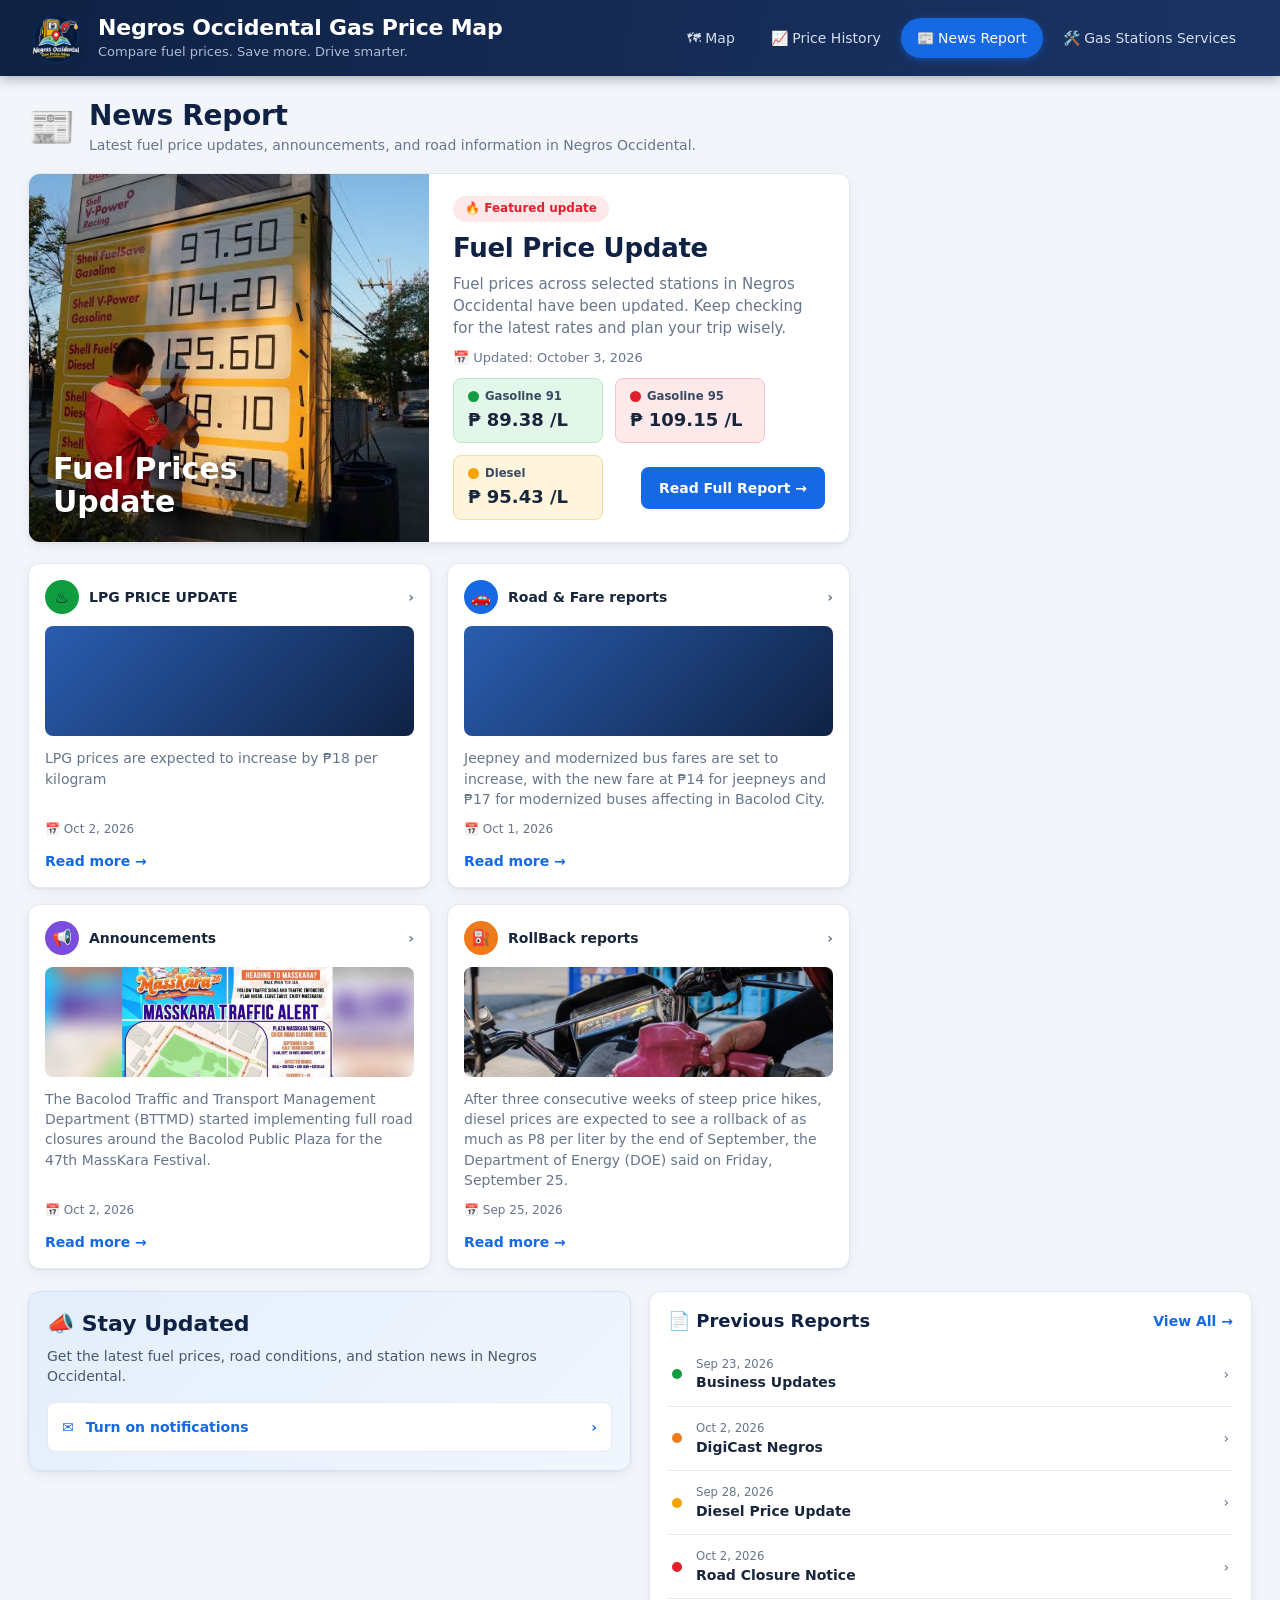
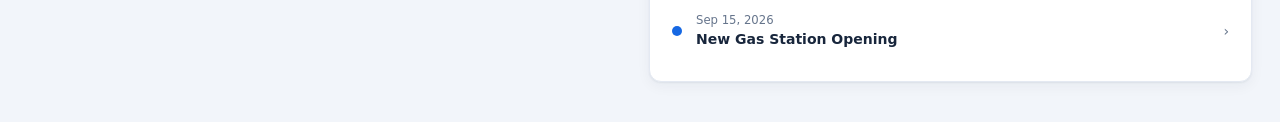
==== news.html @ 108a5fc5 "gasprices" ====
<!DOCTYPE html>
<html lang="en">
<head>
<meta charset="UTF-8">
<meta name="viewport" content="width=device-width, initial-scale=1">
<title>News Report | Negros Occidental Gas Price Map</title>
<link rel="icon" type="image/png" href="images/favicon.png">
<link rel="stylesheet" href="css/style.css">

<style>
  /* News page layout (uses the tokens from css/style.css) */
  .news-layout{display:grid;grid-template-columns:minmax(0,1fr) 380px;gap:22px;max-width:1800px;margin:0 auto;padding:22px 28px 40px}
  .page-title{display:flex;align-items:center;gap:14px;margin-bottom:18px}
  .page-title .ico{font-size:38px;line-height:1}
  .page-title h2{margin:0;font-size:28px;color:var(--navy);letter-spacing:-.01em}
  .page-title p{margin:2px 0 0;color:var(--muted)}

  /* Thumbnails: gradient shows if the image file is missing */
  .thumb{position:relative;overflow:hidden;background:linear-gradient(135deg,#2a5db0,var(--navy))}
  .thumb img{display:block;width:100%;height:100%;object-fit:cover}

  /* Featured update */
  .featured{display:grid;grid-template-columns:400px minmax(0,1fr);gap:0;padding:0;overflow:hidden}
  .featured .thumb{min-height:295px;border-radius:0}
  .featured .thumb span{position:absolute;left:24px;bottom:24px;color:#fff;font-size:30px;font-weight:800;line-height:1.1;text-shadow:0 2px 8px rgba(0,0,0,.5)}
  .featured .body{padding:22px 24px;display:flex;flex-direction:column;gap:10px}
  .tag{align-self:flex-start;padding:4px 12px;border-radius:999px;background:#fde8ea;color:var(--red);font-size:12px;font-weight:700}
  .featured h3{margin:0;font-size:26px;text-transform:none;letter-spacing:-.01em;color:var(--navy)}
  .featured p{margin:0;color:var(--muted);font-size:15px;max-width:440px}
  .date{color:var(--muted);font-size:13px}
  .featured .foot{display:flex;flex-wrap:wrap;align-items:center;gap:12px;margin-top:auto}
  .price-tile{padding:9px 14px;border-radius:var(--radius-sm);border:1px solid var(--line);min-width:150px}
  .price-tile small{display:flex;align-items:center;gap:6px;color:#3a4a63;font-weight:600}
  .price-tile b{display:block;font-size:18px;margin-top:2px;font-variant-numeric:tabular-nums}
  .price-tile.g91{background:var(--green-soft);border-color:#bfe6cd}
  .price-tile.g95{background:#fde8ea;border-color:#f5c3c8}
  .price-tile.d{background:#fff4dc;border-color:#f5dca0}
  .btn{display:inline-block;padding:11px 18px;border:0;border-radius:var(--radius-sm);background:var(--blue);color:#fff;font-weight:600;text-decoration:none;margin-left:auto;transition:background var(--ease)}
  .btn:hover{background:var(--blue-dark)}

  /* Category cards */
  .cats{display:grid;grid-template-columns:repeat(4,minmax(0,1fr));gap:16px;margin-top:20px}
  .cat{display:flex;flex-direction:column;gap:12px;padding:16px}
  .cat header{all:unset;display:flex;align-items:center;gap:10px;font-weight:700;color:var(--text)}
  .cat header i{flex:none;display:grid;place-items:center;width:34px;height:34px;border-radius:50%;font-style:normal;font-size:16px}
  .cat header em{margin-left:auto;font-style:normal;color:var(--muted)}
  .cat .thumb{height:110px;border-radius:var(--radius-sm)}
  .cat p{margin:0;color:var(--muted);flex:1}
  .cat .date{font-size:12px}
  .more{color:var(--blue);font-weight:600;text-decoration:none}
  .more:hover{text-decoration:underline}
  .c-fuel i{background:var(--green)}.c-road i{background:var(--blue)}.c-ann i{background:#7a4de0}.c-svc i{background:#f07a1a}

  /* Sidebar */
  .stay{background:linear-gradient(135deg,#e3eefc,#f1f6fe);border-color:#d3e2f8}
  .stay h3{display:flex;align-items:center;gap:10px;margin:0 0 8px;font-size:22px;text-transform:none;letter-spacing:0;color:var(--navy)}
  .stay p{margin:0 0 16px;color:#48586f}
  .notify{display:flex;align-items:center;gap:12px;width:100%;padding:14px;background:#fff;border:1px solid var(--line);border-radius:var(--radius-sm);color:var(--blue);font-weight:600;text-align:left}
  .notify:hover{background:var(--blue-soft)}
  .notify em{margin-left:auto;font-style:normal}
  .prev-head{display:flex;justify-content:space-between;align-items:center}
  .prev-head h3{margin:0;font-size:18px;text-transform:none;letter-spacing:0;color:var(--navy)}
  .prev-list{list-style:none;margin:10px 0 0;padding:0}
  .prev-list li{border-bottom:1px solid var(--line)}
  .prev-list li:last-child{border-bottom:0}
  .prev-list a{display:flex;align-items:center;gap:14px;padding:13px 4px;color:var(--text);text-decoration:none}
  .prev-list a:hover{background:var(--bg)}
  .prev-list small{display:block;color:var(--muted)}
  .prev-list b{font-weight:600}
  .prev-list .dot{width:10px;height:10px}
  .prev-list em{margin-left:auto;font-style:normal;color:var(--muted)}
  .dot.orange{background:#f07a1a}.dot.blue{background:var(--blue)}

  @media (max-width:1400px){.cats{grid-template-columns:repeat(2,minmax(0,1fr))}}
  @media (max-width:1100px){.news-layout{grid-template-columns:1fr}}
  @media (max-width:760px){
    .news-layout{padding:14px}
    .featured{grid-template-columns:1fr}
    .featured .thumb{min-height:200px}
    .cats{grid-template-columns:1fr}
    .btn{margin-left:0}
  }
</style>
</head>

<body>

<header>
  <div class="brand">
    <span class="logo"><img src="images/gaslogo.png" alt="Negros Occidental Gas Price Map logo" width="56" height="56"></span>
    <div>
      <h1>Negros Occidental Gas Price Map</h1>
      <p>Compare fuel prices. Save more. Drive smarter.</p>
    </div>
  </div>

  <nav>
    <button data-href="index.html#map">🗺 Map</button>
    <button data-href="index.html#history">📈 Price History</button>
    <button class="active" data-href="news.html">📰 News Report</button>
    <button data-href="services.html">🛠️ Gas Stations Services</button>
  </nav>
</header>

<div class="news-layout">

  <!-- Main column -->
  <main>

    <div class="page-title">
      <span class="ico">📰</span>
      <div>
        <h2>News Report</h2>
        <p>Latest fuel price updates, announcements, and road information in Negros Occidental.</p>
      </div>
    </div>

    <!-- Featured update -->
    <section class="card featured">
      <div class="thumb">
        <img id="featImg" alt="" onerror="this.remove()">
        <span>Fuel Prices<br>Update</span>
      </div>
      <div class="body">
        <span class="tag">🔥 Featured update</span>
        <h3 id="featTitle">Fuel Price Update</h3>
        <p id="featText">Fuel prices across selected stations in Negros Occidental have been updated. Keep checking for the latest rates and plan your trip wisely.</p>
        <div class="date">📅 Updated: <span id="featDate">October 3, 2026</span></div>
        <div class="foot">
          <div class="price-tile g91"><small><i class="dot green"></i>Gasoline 91</small><b>₱ <span id="fG91">56.20</span> /L</b></div>
          <div class="price-tile g95"><small><i class="dot red"></i>Gasoline 95</small><b>₱ <span id="fG95">59.80</span> /L</b></div>
          <div class="price-tile d"><small><i class="dot yellow"></i>Diesel</small><b>₱ <span id="fD">53.70</span> /L</b></div>
          <a class="btn" id="featLink" href="#">Read Full Report →</a>
        </div>
      </div>
    </section>

    <!-- Categories -->
    <div class="cats" id="cats"></div>

  </main>

  <!-- Sidebar -->
  <aside class="side">

    <section class="card stay">
      <h3>📣 Stay Updated</h3>
      <p>Get the latest fuel prices, road conditions, and station news in Negros Occidental.</p>
      <button class="notify" id="notifyBtn"><span>✉️</span>Turn on notifications<em>›</em></button>
    </section>

    <section class="card">
      <div class="prev-head">
        <h3>📄 Previous Reports</h3>
        <a class="more" href="#">View All →</a>
      </div>
      <ul class="prev-list" id="prevList"></ul>
    </section>

  </aside>

</div>

<script src="news/news.js"></script>
<script>
  // Header navigation
  document.querySelectorAll("nav button[data-href]").forEach(function (b) {
    b.addEventListener("click", function () { location.href = b.dataset.href; });
  });

  // Browser notifications (needs localhost or HTTPS)
  document.getElementById("notifyBtn").addEventListener("click", function () {
    if (!("Notification" in window)) { alert("Your browser doesn't support notifications."); return; }
    Notification.requestPermission().then(function (p) {
      if (p === "granted") new Notification("Notifications on", { body: "You'll get fuel price updates here." });
    });
  });
</script>

</body>
</html>
---- css/style.css ----
/* ==========================================================
   Negros Occidental Gas Price Map — stylesheet
   ========================================================== */

/* ---------- Design tokens ---------- */
:root{
  --navy:#0f2244; --navy-2:#1a3465;
  --blue:#1668e3; --blue-dark:#0f52b8; --blue-soft:#e8f0fd;
  --green:#0f9d3f; --green-soft:#e3f6ea;
  --red:#e0202b;   --yellow:#f5a300;
  --bg:#f2f5fa; --surface:#fff; --line:#e4e9f2; --line-2:#cfd8e6;
  --text:#18263c; --muted:#66758c;
  --radius:12px; --radius-sm:8px;
  --shadow:0 1px 2px rgba(16,34,68,.06),0 4px 14px rgba(16,34,68,.05);
  --shadow-lg:0 8px 28px rgba(16,34,68,.18);
  --ease:.18s ease;
  --header-h:76px;
}

/* ---------- Base ---------- */
*,*::before,*::after{box-sizing:border-box}
html{scroll-behavior:smooth}
body{
  margin:0; background:var(--bg); color:var(--text); font-size:14px; line-height:1.45;
  font-family:Inter,system-ui,-apple-system,"Segoe UI",Roboto,Arial,sans-serif;
  -webkit-font-smoothing:antialiased;
}
button,input,select{font:inherit;color:inherit}
button{cursor:pointer}
:focus-visible{outline:2px solid var(--blue);outline-offset:2px}
h1,h2,h3,h4{line-height:1.25}
h3{margin:20px 0 10px;font-size:13px;font-weight:700;letter-spacing:.03em;text-transform:uppercase;color:#3a4a63}
h3 small{font-weight:500;color:var(--muted);font-size:12px;margin-left:6px;text-transform:none;letter-spacing:0}
::-webkit-scrollbar{width:10px;height:10px}
::-webkit-scrollbar-thumb{background:#c4cede;border-radius:8px;border:2px solid var(--bg)}

/* ---------- Header ---------- */
header{
  position:sticky; top:0; z-index:2000; min-height:var(--header-h);
  display:flex; justify-content:space-between; align-items:center; flex-wrap:wrap; gap:10px 24px;
  padding:10px 28px; color:#fff;
  background:linear-gradient(100deg,var(--navy),var(--navy-2));
  box-shadow:0 2px 12px rgba(10,20,45,.35);
}
.brand{display:flex;align-items:center;gap:14px}
.logo{display:block;flex:none;width:56px;height:56px}
.logo img{display:block;width:100%;height:100%;object-fit:contain}
h1{margin:0;font-size:22px;font-weight:700;letter-spacing:-.01em}
.brand p{margin:2px 0 0;color:#aebbd6;font-size:13px}
nav{display:flex;gap:4px;flex-wrap:wrap}
nav button{
  border:0; background:none; color:#d5def0; padding:10px 16px; border-radius:999px;
  font-size:14px; font-weight:500; transition:background var(--ease),color var(--ease);
}
nav button:hover{background:rgba(255,255,255,.12);color:#fff}
nav button.active{background:var(--blue);color:#fff;box-shadow:0 2px 8px rgba(22,104,227,.5)}

/* ---------- Layout & cards ---------- */
.layout{
  display:grid; grid-template-columns:290px minmax(0,1fr) 380px; gap:18px;
  max-width:1800px; margin:0 auto; padding:18px 24px 32px;
}
.card{
  background:var(--surface); border:1px solid var(--line); border-radius:var(--radius);
  padding:18px; box-shadow:var(--shadow);
}
#map,#compare,#history{scroll-margin-top:calc(var(--header-h) + 14px)}
.side{display:flex;flex-direction:column;gap:18px;min-width:0}
main{min-width:0}

/* ---------- Filters ---------- */
.filters{position:sticky;top:calc(var(--header-h) + 18px);align-self:start;max-height:calc(100vh - var(--header-h) - 36px);overflow-y:auto}
.filters h3:first-of-type{margin-top:22px}
.search{
  display:flex; align-items:center; border:1px solid var(--line-2); border-radius:var(--radius-sm);
  padding:0 6px 0 12px; background:#fff; transition:border-color var(--ease),box-shadow var(--ease);
}
.search:focus-within{border-color:var(--blue);box-shadow:0 0 0 3px var(--blue-soft)}
.search input{flex:1;min-width:0;border:0;outline:0;padding:11px 4px;background:none}
.search button{border:0;background:none;color:var(--muted);width:28px;height:28px;border-radius:50%}
.search button:hover{background:var(--bg);color:var(--text)}
select{
  width:100%; padding:10px 34px 10px 12px; background:#fff; border:1px solid var(--line-2); border-radius:var(--radius-sm);
  appearance:none; -webkit-appearance:none; cursor:pointer;
  background-image:url("data:image/svg+xml,%3Csvg xmlns='http://www.w3.org/2000/svg' width='12' height='8' viewBox='0 0 12 8'%3E%3Cpath d='M1 1l5 5 5-5' fill='none' stroke='%2366758c' stroke-width='2' stroke-linecap='round'/%3E%3C/svg%3E");
  background-repeat:no-repeat; background-position:right 12px center;
  transition:border-color var(--ease),box-shadow var(--ease);
}
select:hover{border-color:#aab8cf}
select:focus{outline:0;border-color:var(--blue);box-shadow:0 0 0 3px var(--blue-soft)}
.filters label{display:flex;align-items:center;gap:10px;padding:7px 4px;border-radius:6px;cursor:pointer}
.filters label:hover{background:var(--bg)}
.filters input[type=checkbox]{width:16px;height:16px;accent-color:var(--blue);margin:0}
.dot{display:inline-block;flex:none;width:11px;height:11px;border-radius:50%}
.dot.green{background:var(--green)}.dot.red{background:var(--red)}.dot.yellow{background:var(--yellow)}

/* dual range slider (--lo / --hi are set by table.js, default full range) */
.range{position:relative;height:24px;margin:4px 6px 0}
.range::before{
  content:""; position:absolute; left:0; right:0; top:10px; height:4px; border-radius:2px;
  background:linear-gradient(to right,#d5deec var(--lo,0%),var(--blue) var(--lo,0%),var(--blue) var(--hi,100%),#d5deec var(--hi,100%));
}
.range input{
  position:absolute; left:0; top:0; width:100%; height:24px; margin:0;
  background:none; pointer-events:none; -webkit-appearance:none; appearance:none;
}
.range input::-webkit-slider-runnable-track{background:none}
.range input::-webkit-slider-thumb{
  -webkit-appearance:none; pointer-events:auto; width:18px; height:18px; margin-top:0; border-radius:50%;
  background:#fff; border:3px solid var(--blue); box-shadow:0 1px 4px rgba(0,0,0,.25); cursor:grab;
}
.range input::-moz-range-thumb{
  pointer-events:auto; width:12px; height:12px; border-radius:50%;
  background:#fff; border:3px solid var(--blue); box-shadow:0 1px 4px rgba(0,0,0,.25); cursor:grab;
}
.range-labels{display:flex;justify-content:space-between;margin:6px 4px 0;color:var(--muted);font-variant-numeric:tabular-nums}
.legend{margin-top:22px;padding:12px 14px;background:var(--bg);border:1px solid var(--line);border-radius:var(--radius-sm)}
.legend h4{margin:0 0 6px;font-size:13px}
.legend p{display:flex;align-items:center;gap:10px;margin:7px 0;color:#3a4a63}

/* ---------- Map ---------- */
#map{height:560px;padding:0;overflow:hidden;z-index:0}
.leaflet-container{font-family:inherit}
.leaflet-bar{border:0!important;box-shadow:var(--shadow-lg)!important;border-radius:var(--radius-sm)!important;overflow:hidden}
.leaflet-bar a,.leaflet-bar button{transition:background var(--ease)}
.leaflet-bar a:hover,.leaflet-bar button:hover{background:var(--blue-soft)!important}
.leaflet-popup-content-wrapper{border-radius:var(--radius-sm);box-shadow:var(--shadow-lg)}
.leaflet-popup-content{margin:12px 16px;font-size:13px}
.pop b{display:block;font-size:14px;margin-bottom:2px}
.pop small{color:var(--muted);line-height:1.5}
.pin{display:block;filter:drop-shadow(0 3px 3px rgba(0,0,0,.35));transition:transform var(--ease)}
.pin:hover{transform:translateY(-2px)}
.pin.sel{transform:scale(1.35);transform-origin:bottom center}

/* ---------- Stations table ---------- */
#tableWrap{margin-top:18px;padding:0;overflow-x:auto}
.table-head{display:flex;justify-content:space-between;align-items:center;flex-wrap:wrap;gap:6px;padding:14px 18px;border-bottom:1px solid var(--line)}
.table-head h3{margin:0;font-size:15px;text-transform:none;letter-spacing:0;color:var(--text)}
.table-head>span{color:var(--muted);font-size:13px}
.table-head a{margin-left:12px;color:var(--blue);font-weight:600;text-decoration:none}
.table-head a:hover{text-decoration:underline}
table{width:100%;border-collapse:collapse;min-width:640px}
th{
  padding:11px 14px; text-align:left; font-size:12px; font-weight:700; color:var(--muted);
  text-transform:uppercase; letter-spacing:.04em; background:#f7f9fc; border-bottom:1px solid var(--line);
}
td{padding:12px 14px;border-bottom:1px solid var(--line);font-variant-numeric:tabular-nums}
tbody tr{transition:background var(--ease)}
tbody tr:hover{background:#f5f9ff}
tbody tr:last-child td{border-bottom:0}
td.name{font-weight:600}
td.p{font-weight:600;white-space:nowrap}
td.p .dot{width:8px;height:8px;margin-right:7px;vertical-align:1px}
.view{
  padding:4px 16px; border:1px solid var(--blue); border-radius:999px; background:#fff; color:var(--blue);
  font-size:13px; font-weight:600; transition:background var(--ease),color var(--ease);
}
.view:hover{background:var(--blue);color:#fff}
.fuelhide{display:none}

/* ---------- Detail panel ---------- */
.hero{
  height:130px; border-radius:var(--radius-sm); display:grid; place-items:center; font-size:52px;
  background:radial-gradient(circle at 20% 20%,#3a86ff 0,transparent 55%),linear-gradient(135deg,#1668e3,var(--navy));
}
.title{display:flex;justify-content:space-between;align-items:center;gap:10px;margin:14px 0 6px}
.title h2{margin:0;font-size:20px;letter-spacing:-.01em}
.badge{flex:none;padding:4px 10px;border-radius:999px;background:var(--green-soft);color:var(--green);font-size:12px;font-weight:700}
.meta{margin:5px 0;color:#48586f}
.open{color:var(--green);font-weight:600}
.upd{display:flex;justify-content:space-between;align-items:center;gap:8px;margin-top:14px;padding-top:4px;border-top:1px solid var(--line)}
.upd h3{margin:10px 0!important}
.upd small{color:var(--muted);font-size:12px;white-space:nowrap}
.fuel-row{display:flex;justify-content:space-between;align-items:center;padding:12px 8px;border-bottom:1px solid var(--line)}
.fuel-row:last-of-type{border-bottom:0}
.fuel-row span{display:flex;align-items:center;gap:10px}
.fuel-row b{font-size:16px;font-variant-numeric:tabular-nums}
.actions{display:grid;grid-template-columns:1fr 1fr;gap:10px;margin-top:14px}
.actions button{
  padding:11px; border:1px solid var(--blue); border-radius:var(--radius-sm); background:#fff; color:var(--blue);
  font-weight:600; transition:background var(--ease),transform var(--ease),box-shadow var(--ease);
}
.actions button:hover{background:var(--blue-soft)}
.actions button:active{transform:translateY(1px)}
.actions .primary{background:var(--blue);color:#fff;box-shadow:0 2px 8px rgba(22,104,227,.35)}
.actions .primary:hover{background:var(--blue-dark)}
.actions .wide{grid-column:span 2}

/* ---------- Chart & compare ---------- */
#chart svg{display:block;width:100%;height:auto}
#chart circle{transition:r var(--ease)}
#chart circle:hover{r:6}
.cmp{min-width:0}
.cmp th{padding:8px;font-size:11px}
.cmp td{padding:9px 8px;font-size:13px}
.cmp td:not(:first-child){font-weight:600}

/* ---------- Responsive ---------- */
@media (max-width:1400px){
  .layout{grid-template-columns:270px minmax(0,1fr)}
  .side{grid-column:1 / -1;display:grid;grid-template-columns:repeat(auto-fit,minmax(320px,1fr));align-items:start}
}
@media (max-width:900px){
  :root{--header-h:auto}
  header{position:static;padding:12px 16px}
  .layout{grid-template-columns:1fr;padding:12px}
  .filters{position:static;max-height:none}
  #map{height:420px}
  nav{width:100%;overflow-x:auto}
  nav button{white-space:nowrap}
}
@media (prefers-reduced-motion:reduce){*{transition:none!important;scroll-behavior:auto!important}}
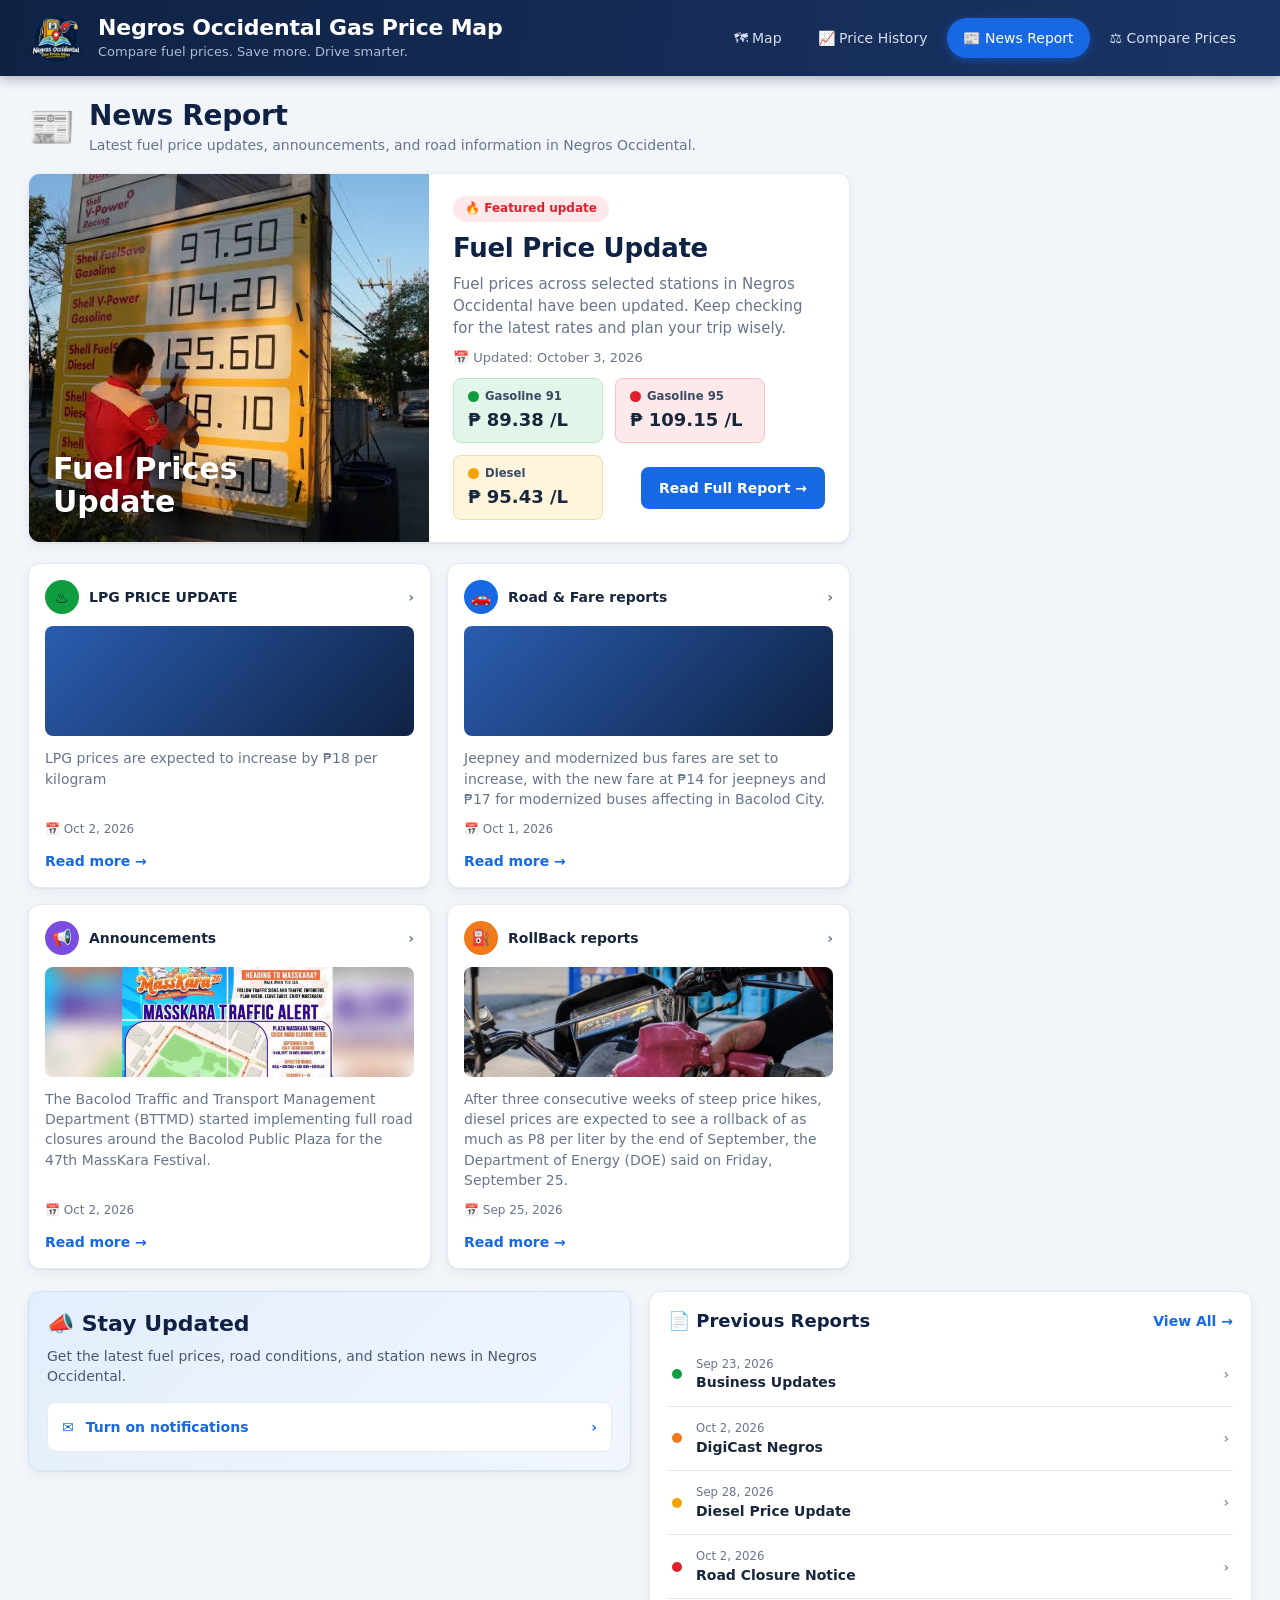
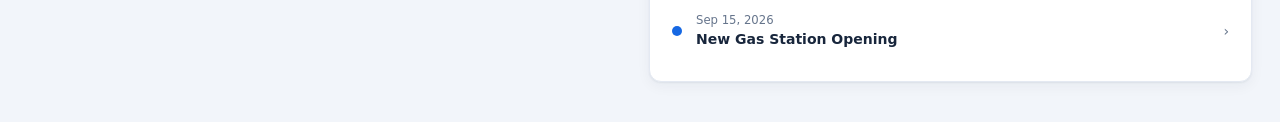
==== commit 2ae24e7e: "gasprices" ====
--- a/news.html
+++ b/news.html
@@ -6,6 +6,7 @@
 <title>News Report | Negros Occidental Gas Price Map</title>
 <link rel="icon" type="image/png" href="images/favicon.png">
 <link rel="stylesheet" href="css/style.css">
+<link rel="stylesheet" href="css/nav.css">
 
 <style>
   /* News page layout (uses the tokens from css/style.css) */
@@ -95,10 +96,10 @@
   </div>
 
   <nav>
-    <button data-href="index.html#map">🗺 Map</button>
-    <button data-href="index.html#history">📈 Price History</button>
-    <button class="active" data-href="news.html">📰 News Report</button>
-    <button data-href="services.html">🛠️ Gas Stations Services</button>
+    <a href="index.html#map">🗺 Map</a>
+    <a href="history.html">📈 Price History</a>
+    <a class="active" href="news.html">📰 News Report</a>
+    <a href="compare.html">⚖ Compare Prices</a>
   </nav>
 </header>
 
--- a/css/style.css
+++ b/css/style.css
@@ -21,179 +21,558 @@
 *,*::before,*::after{box-sizing:border-box}
 html{scroll-behavior:smooth}
 body{
-  margin:0; background:var(--bg); color:var(--text); font-size:14px; line-height:1.45;
+  margin:0; 
+  background:var(--bg); 
+  color:var(--text); 
+  font-size:14px; line-height:1.45;
   font-family:Inter,system-ui,-apple-system,"Segoe UI",Roboto,Arial,sans-serif;
   -webkit-font-smoothing:antialiased;
 }
-button,input,select{font:inherit;color:inherit}
-button{cursor:pointer}
-:focus-visible{outline:2px solid var(--blue);outline-offset:2px}
-h1,h2,h3,h4{line-height:1.25}
-h3{margin:20px 0 10px;font-size:13px;font-weight:700;letter-spacing:.03em;text-transform:uppercase;color:#3a4a63}
-h3 small{font-weight:500;color:var(--muted);font-size:12px;margin-left:6px;text-transform:none;letter-spacing:0}
-::-webkit-scrollbar{width:10px;height:10px}
-::-webkit-scrollbar-thumb{background:#c4cede;border-radius:8px;border:2px solid var(--bg)}
+button,input,select{
+  font:inherit;color:inherit
+}
+button{
+  cursor:pointer
+}
+:focus-visible{
+  outline:2px solid var(--blue);outline-offset:2px
+}
+h1,h2,h3,h4{
+  line-height:1.25
+}
+h3{
+  margin:20px 0 10px;
+  font-size:13px;
+  font-weight:700;
+  letter-spacing:.03em;
+  text-transform:uppercase;color:#3a4a63}
+h3 small{
+  font-weight:
+  500;color:var(--muted);
+  font-size:12px;
+  margin-left:6px;
+  text-transform:none;
+  letter-spacing:0}
+::-webkit-scrollbar{
+  width:10px;height:10px
+}
+::-webkit-scrollbar-thumb{
+  background:#c4cede;
+  border-radius:8px;
+  border:2px solid var(--bg)
+}
 
 /* ---------- Header ---------- */
 header{
-  position:sticky; top:0; z-index:2000; min-height:var(--header-h);
-  display:flex; justify-content:space-between; align-items:center; flex-wrap:wrap; gap:10px 24px;
+  position:sticky;
+   top:0; 
+   z-index:2000; 
+   min-height:var(--header-h);
+  display:flex; 
+  justify-content:space-between; 
+  align-items:center; 
+  flex-wrap:wrap; 
+  gap:10px 24px;
   padding:10px 28px; color:#fff;
   background:linear-gradient(100deg,var(--navy),var(--navy-2));
   box-shadow:0 2px 12px rgba(10,20,45,.35);
 }
-.brand{display:flex;align-items:center;gap:14px}
-.logo{display:block;flex:none;width:56px;height:56px}
-.logo img{display:block;width:100%;height:100%;object-fit:contain}
-h1{margin:0;font-size:22px;font-weight:700;letter-spacing:-.01em}
-.brand p{margin:2px 0 0;color:#aebbd6;font-size:13px}
-nav{display:flex;gap:4px;flex-wrap:wrap}
+.brand{
+  display:flex;
+  align-items:
+  center;gap:14px}
+.logo{
+  display:block;
+  flex:none;
+  width:56px;
+  height:56px}
+.logo img{
+  display:block;
+  width:100%;
+  height:100%;
+  object-fit:contain}
+h1{
+  margin:0;
+  font-size:22px;
+  font-weight:700;
+  letter-spacing:-.01em}
+.brand p{
+  margin:2px 0 0;
+  color:#aebbd6;
+  font-size:13px}
+nav{
+  display:flex;
+  gap:4px;flex-wrap:wrap
+}
+
 nav button{
-  border:0; background:none; color:#d5def0; padding:10px 16px; border-radius:999px;
-  font-size:14px; font-weight:500; transition:background var(--ease),color var(--ease);
-}
-nav button:hover{background:rgba(255,255,255,.12);color:#fff}
-nav button.active{background:var(--blue);color:#fff;box-shadow:0 2px 8px rgba(22,104,227,.5)}
+  border:0; 
+  background:none; 
+  color:#d5def0; 
+  padding:10px 16px; 
+  border-radius:999px;
+  font-size:14px; 
+  font-weight:500; 
+  transition:background var(--ease),color var(--ease);
+}
+nav button:hover{
+  background:rgba(255,255,255,.12);color:#fff
+}
+nav button.active{
+  background:var(--blue);color:#fff;box-shadow:0 2px 8px rgba(22,104,227,.5)
+}
 
 /* ---------- Layout & cards ---------- */
 .layout{
-  display:grid; grid-template-columns:290px minmax(0,1fr) 380px; gap:18px;
-  max-width:1800px; margin:0 auto; padding:18px 24px 32px;
+  display:grid; 
+  grid-template-columns:290px minmax(0,1fr) 380px;
+  gap:18px;
+  max-width:1800px; 
+  margin:0 auto; 
+  padding:18px 24px 32px;
 }
 .card{
-  background:var(--surface); border:1px solid var(--line); border-radius:var(--radius);
+  background:var(--surface); 
+  border:1px solid var(--line);
+   border-radius:var(--radius);
   padding:18px; box-shadow:var(--shadow);
 }
-#map,#compare,#history{scroll-margin-top:calc(var(--header-h) + 14px)}
-.side{display:flex;flex-direction:column;gap:18px;min-width:0}
-main{min-width:0}
+
+#map,#compare,#history{
+  scroll-margin-top:calc(var(--header-h) + 14px)
+}
+.side{
+  display:flex;flex-direction:column;gap:18px;min-width:0}
+
+main{
+  min-width:0
+}
 
 /* ---------- Filters ---------- */
-.filters{position:sticky;top:calc(var(--header-h) + 18px);align-self:start;max-height:calc(100vh - var(--header-h) - 36px);overflow-y:auto}
-.filters h3:first-of-type{margin-top:22px}
+.filters{
+  position:sticky;
+  top:calc(var(--header-h) + 18px);
+  align-self:start;
+  max-height:calc(100vh - var(--header-h) - 36px);
+  overflow-y:auto
+}
+.filters h3:first-of-type{
+  margin-top:22px
+}
 .search{
-  display:flex; align-items:center; border:1px solid var(--line-2); border-radius:var(--radius-sm);
-  padding:0 6px 0 12px; background:#fff; transition:border-color var(--ease),box-shadow var(--ease);
-}
-.search:focus-within{border-color:var(--blue);box-shadow:0 0 0 3px var(--blue-soft)}
-.search input{flex:1;min-width:0;border:0;outline:0;padding:11px 4px;background:none}
-.search button{border:0;background:none;color:var(--muted);width:28px;height:28px;border-radius:50%}
-.search button:hover{background:var(--bg);color:var(--text)}
+  display:flex; 
+  align-items:center; 
+  border:1px solid var(--line-2); 
+  border-radius:var(--radius-sm);
+  padding:0 6px 0 12px; 
+  background:#fff; 
+  transition:border-color var(--ease),box-shadow var(--ease);
+}
+
+.search:focus-within{
+  border-color:var(--blue);
+  box-shadow:0 0 0 3px var(--blue-soft)
+}
+.search input{
+  flex:1;
+  min-width:0;
+  border:0;
+  outline:0;
+  padding:11px 4px;
+  background:none
+}
+.search button{
+  border:0
+  ;background
+  :none;
+  color:var(--muted);
+  width:28px;
+  height:28px;
+  border-radius:50%
+}
+.search button:hover{
+  background:var(--bg);color:var(--text)
+}
 select{
-  width:100%; padding:10px 34px 10px 12px; background:#fff; border:1px solid var(--line-2); border-radius:var(--radius-sm);
-  appearance:none; -webkit-appearance:none; cursor:pointer;
+  width:100%; 
+  padding:10px 34px 10px 12px; 
+  background:#fff; 
+  border:1px solid var(--line-2);
+  border-radius:var(--radius-sm);
+  appearance:none; 
+  -webkit-appearance:none; 
+  cursor:pointer;
   background-image:url("data:image/svg+xml,%3Csvg xmlns='http://www.w3.org/2000/svg' width='12' height='8' viewBox='0 0 12 8'%3E%3Cpath d='M1 1l5 5 5-5' fill='none' stroke='%2366758c' stroke-width='2' stroke-linecap='round'/%3E%3C/svg%3E");
   background-repeat:no-repeat; background-position:right 12px center;
   transition:border-color var(--ease),box-shadow var(--ease);
 }
-select:hover{border-color:#aab8cf}
-select:focus{outline:0;border-color:var(--blue);box-shadow:0 0 0 3px var(--blue-soft)}
-.filters label{display:flex;align-items:center;gap:10px;padding:7px 4px;border-radius:6px;cursor:pointer}
-.filters label:hover{background:var(--bg)}
-.filters input[type=checkbox]{width:16px;height:16px;accent-color:var(--blue);margin:0}
-.dot{display:inline-block;flex:none;width:11px;height:11px;border-radius:50%}
-.dot.green{background:var(--green)}.dot.red{background:var(--red)}.dot.yellow{background:var(--yellow)}
+select:hover{
+  border-color:#aab8cf
+}
+select:focus{
+  outline:0;border-color:var(--blue);box-shadow:0 0 0 3px var(--blue-soft)
+}
+.filters label{
+  display:flex;
+  align-items:center;
+  gap:10px;
+  padding:7px 4px;
+  border-radius:6px;
+  cursor:pointer
+}
+.filters label:hover{
+  background:var(--bg)
+}
+.filters input[type=checkbox]{
+  width:16px;
+  height:16px;
+  accent-color:var(--blue);
+  margin:0
+}
+.dot{
+  display:inline-block;
+  flex:none;width:11px;
+  height:11px;
+  border-radius:50%
+}
+.dot.green{
+  background:var(--green)}.dot.red{background:var(--red)}.dot.yellow{background:var(--yellow)}
 
 /* dual range slider (--lo / --hi are set by table.js, default full range) */
-.range{position:relative;height:24px;margin:4px 6px 0}
+.range{
+  position:relative;
+  height:24px;
+  margin:4px 6px 0
+}
 .range::before{
-  content:""; position:absolute; left:0; right:0; top:10px; height:4px; border-radius:2px;
+  content:""; 
+  position:absolute; 
+  left:0; 
+  right:0; 
+  top:10px; 
+  height:4px; 
+  border-radius:2px;
   background:linear-gradient(to right,#d5deec var(--lo,0%),var(--blue) var(--lo,0%),var(--blue) var(--hi,100%),#d5deec var(--hi,100%));
 }
 .range input{
-  position:absolute; left:0; top:0; width:100%; height:24px; margin:0;
+  position:absolute; 
+  left:0; 
+  top:0; 
+  width:100%; 
+  height:24px; 
+  margin:0;
   background:none; pointer-events:none; -webkit-appearance:none; appearance:none;
 }
-.range input::-webkit-slider-runnable-track{background:none}
+.range input::-webkit-slider-runnable-track{
+  background:none
+}
 .range input::-webkit-slider-thumb{
   -webkit-appearance:none; pointer-events:auto; width:18px; height:18px; margin-top:0; border-radius:50%;
   background:#fff; border:3px solid var(--blue); box-shadow:0 1px 4px rgba(0,0,0,.25); cursor:grab;
 }
 .range input::-moz-range-thumb{
-  pointer-events:auto; width:12px; height:12px; border-radius:50%;
-  background:#fff; border:3px solid var(--blue); box-shadow:0 1px 4px rgba(0,0,0,.25); cursor:grab;
-}
-.range-labels{display:flex;justify-content:space-between;margin:6px 4px 0;color:var(--muted);font-variant-numeric:tabular-nums}
-.legend{margin-top:22px;padding:12px 14px;background:var(--bg);border:1px solid var(--line);border-radius:var(--radius-sm)}
-.legend h4{margin:0 0 6px;font-size:13px}
-.legend p{display:flex;align-items:center;gap:10px;margin:7px 0;color:#3a4a63}
+  pointer-events:auto; 
+  width:12px; 
+  height:12px; 
+  border-radius:50%;
+  background:#fff; 
+  border:3px solid var(--blue); 
+  box-shadow:0 1px 4px rgba(0,0,0,.25); 
+  cursor:grab;
+}
+.range-labels{
+  display:flex;
+  justify-content:space-between;
+  margin:6px 4px 0;
+  color:var(--muted);
+  font-variant-numeric:tabular-nums
+}
+.legend{
+  margin-top:22px;
+  padding:12px 14px;
+  background:var(--bg);
+  border:1px solid var(--line);
+  border-radius:var(--radius-sm)
+}
+.legend h4{
+  margin:0 0 6px;
+  font-size:13px
+}
+.legend p{
+  display:flex;
+  align-items:center;
+  gap:10px;
+  margin:7px 0;
+  color:#3a4a63}
 
 /* ---------- Map ---------- */
-#map{height:560px;padding:0;overflow:hidden;z-index:0}
-.leaflet-container{font-family:inherit}
-.leaflet-bar{border:0!important;box-shadow:var(--shadow-lg)!important;border-radius:var(--radius-sm)!important;overflow:hidden}
-.leaflet-bar a,.leaflet-bar button{transition:background var(--ease)}
-.leaflet-bar a:hover,.leaflet-bar button:hover{background:var(--blue-soft)!important}
-.leaflet-popup-content-wrapper{border-radius:var(--radius-sm);box-shadow:var(--shadow-lg)}
-.leaflet-popup-content{margin:12px 16px;font-size:13px}
-.pop b{display:block;font-size:14px;margin-bottom:2px}
-.pop small{color:var(--muted);line-height:1.5}
-.pin{display:block;filter:drop-shadow(0 3px 3px rgba(0,0,0,.35));transition:transform var(--ease)}
-.pin:hover{transform:translateY(-2px)}
-.pin.sel{transform:scale(1.35);transform-origin:bottom center}
+#map{
+  height:560px;
+  padding:0;
+  overflow:hidden;
+  z-index:0
+}
+.leaflet-container{
+  font-family:inherit
+}
+.leaflet-bar{
+  border:0!important;
+  box-shadow:var(--shadow-lg)!important;
+  border-radius:var(--radius-sm)!important;
+  overflow:hidden
+}
+.leaflet-bar a,.leaflet-bar button{
+  transition:background var(--ease)
+}
+.leaflet-bar a:hover,.leaflet-bar button:hover{
+  background:var(--blue-soft)!important
+}
+.leaflet-popup-content-wrapper{
+  border-radius:var(--radius-sm);
+  box-shadow:var(--shadow-lg)
+}
+.leaflet-popup-content{
+  margin:12px 16px;
+  font-size:13px
+}
+
+.pop b{
+  display:block;
+  font-size:14px;
+  margin-bottom:2px}
+.pop small{
+  color:var(--muted);
+  line-height:1.5
+}
+.pin{
+  display:block;
+  filter:drop-shadow(0 3px 3px rgba(0,0,0,.35));
+  transition:transform var(--ease)
+}
+.pin:hover{
+  transform:translateY(-2px)
+}
+.pin.sel{
+  transform:scale(1.35);
+  transform-origin:bottom center
+}
+
 
 /* ---------- Stations table ---------- */
-#tableWrap{margin-top:18px;padding:0;overflow-x:auto}
-.table-head{display:flex;justify-content:space-between;align-items:center;flex-wrap:wrap;gap:6px;padding:14px 18px;border-bottom:1px solid var(--line)}
-.table-head h3{margin:0;font-size:15px;text-transform:none;letter-spacing:0;color:var(--text)}
-.table-head>span{color:var(--muted);font-size:13px}
-.table-head a{margin-left:12px;color:var(--blue);font-weight:600;text-decoration:none}
-.table-head a:hover{text-decoration:underline}
-table{width:100%;border-collapse:collapse;min-width:640px}
+#tableWrap{
+  margin-top:
+  18px;padding:0;
+  overflow-x:auto
+}
+.table-head{
+  display:flex;
+  justify-content:space-between;
+  align-items:center;
+  flex-wrap:wrap;
+  gap:6px;
+  padding:14px 18px;
+  border-bottom:1px solid var(--line)
+}
+.table-head h3{margin:0;
+  font-size:15px;
+  text-transform:none;
+  letter-spacing:0;
+  color:var(--text)
+}
+.table-head>span{
+  color:var(--muted);
+  font-size:13px
+}
+.table-head a{
+  margin-left:12px;
+  color:var(--blue);
+  font-weight:600;
+  text-decoration:none
+}
+.table-head a:hover{
+  text-decoration:underline
+}
+table{
+  width:100%;
+  border-collapse:collapse;
+  min-width:640px}
+
 th{
-  padding:11px 14px; text-align:left; font-size:12px; font-weight:700; color:var(--muted);
-  text-transform:uppercase; letter-spacing:.04em; background:#f7f9fc; border-bottom:1px solid var(--line);
-}
-td{padding:12px 14px;border-bottom:1px solid var(--line);font-variant-numeric:tabular-nums}
-tbody tr{transition:background var(--ease)}
-tbody tr:hover{background:#f5f9ff}
-tbody tr:last-child td{border-bottom:0}
-td.name{font-weight:600}
-td.p{font-weight:600;white-space:nowrap}
-td.p .dot{width:8px;height:8px;margin-right:7px;vertical-align:1px}
+  padding:11px 14px; 
+  text-align:left; 
+  font-size:12px; 
+  font-weight:700; 
+  color:var(--muted);
+  text-transform:uppercase; 
+  letter-spacing:.04em; 
+  background:#f7f9fc; 
+  border-bottom:1px solid var(--line);
+}
+td{
+  padding:12px 14px;
+  border-bottom:1px solid var(--line);
+  font-variant-numeric:tabular-nums
+}
+tbody tr{
+  transition:background var(--ease)
+}
+tbody tr:hover{
+  background:#f5f9ff}
+tbody tr:last-child td{
+  border-bottom:0}
+td.name{
+  font-weight:600}
+td.p{
+  font-weight:600;white-space:nowrap}
+td.p .dot{
+  width:8px;
+  height:8px;
+  margin-right:7px;
+  vertical-align:1px}
 .view{
-  padding:4px 16px; border:1px solid var(--blue); border-radius:999px; background:#fff; color:var(--blue);
-  font-size:13px; font-weight:600; transition:background var(--ease),color var(--ease);
-}
-.view:hover{background:var(--blue);color:#fff}
-.fuelhide{display:none}
+  padding:4px 16px; 
+  border:1px solid var(--blue); 
+  border-radius:999px; 
+  background:#fff; 
+  color:var(--blue);
+  font-size:13px;
+  font-weight:600; 
+  transition:background var(--ease),color var(--ease);
+}
+.view:hover{
+  background:var(--blue);color:#fff}
+.fuelhide{
+  display:none}
 
 /* ---------- Detail panel ---------- */
 .hero{
-  height:130px; border-radius:var(--radius-sm); display:grid; place-items:center; font-size:52px;
+  height:130px; 
+  border-radius:var(--radius-sm); 
+  display:grid; 
+  place-items:center; 
+  font-size:52px;
   background:radial-gradient(circle at 20% 20%,#3a86ff 0,transparent 55%),linear-gradient(135deg,#1668e3,var(--navy));
 }
-.title{display:flex;justify-content:space-between;align-items:center;gap:10px;margin:14px 0 6px}
-.title h2{margin:0;font-size:20px;letter-spacing:-.01em}
-.badge{flex:none;padding:4px 10px;border-radius:999px;background:var(--green-soft);color:var(--green);font-size:12px;font-weight:700}
-.meta{margin:5px 0;color:#48586f}
-.open{color:var(--green);font-weight:600}
-.upd{display:flex;justify-content:space-between;align-items:center;gap:8px;margin-top:14px;padding-top:4px;border-top:1px solid var(--line)}
-.upd h3{margin:10px 0!important}
-.upd small{color:var(--muted);font-size:12px;white-space:nowrap}
-.fuel-row{display:flex;justify-content:space-between;align-items:center;padding:12px 8px;border-bottom:1px solid var(--line)}
-.fuel-row:last-of-type{border-bottom:0}
-.fuel-row span{display:flex;align-items:center;gap:10px}
-.fuel-row b{font-size:16px;font-variant-numeric:tabular-nums}
-.actions{display:grid;grid-template-columns:1fr 1fr;gap:10px;margin-top:14px}
+.title{
+  display:flex;
+  justify-content:space-between;
+  align-items:center;
+  gap:10px;
+  margin:14px 0 6px
+}
+.title h2{
+  margin:0;
+  font-size:20px;
+  letter-spacing:-.01em
+}
+.badge{
+  flex:none;
+  padding:4px 10px;
+  border-radius:999px;
+  background:var(--green-soft);
+  color:var(--green);
+  font-size:12px;
+  font-weight:700
+}
+.meta{
+  margin:5px 0;
+  color:#48586f
+}
+.open{
+  color:var(--green);
+  font-weight:600
+}
+.upd{
+  display:flex;
+  justify-content:space-between;
+  align-items:center;
+  gap:8px;margin-top:14px;
+  padding-top:4px;
+  border-top:1px solid var(--line)
+}
+.upd h3{
+  margin:10px 0!important
+}
+.upd small{
+  color:var(--muted);
+  font-size:12px;
+  white-space:nowrap
+}
+.fuel-row{
+  display:flex;
+  justify-content:space-between;
+  align-items:center;
+  padding:12px 8px;
+  border-bottom:1px solid var(--line)
+}
+.fuel-row:last-of-type{
+  border-bottom:0
+}
+.fuel-row span{
+  display:flex;
+  align-items:center;
+  gap:10px
+}
+.fuel-row b{
+  font-size:16px;
+  font-variant-numeric:tabular-nums
+}
+.actions{
+  display:grid;
+  grid-template-columns:1fr 1fr;
+  gap:10px;
+  margin-top:14px
+}
 .actions button{
-  padding:11px; border:1px solid var(--blue); border-radius:var(--radius-sm); background:#fff; color:var(--blue);
-  font-weight:600; transition:background var(--ease),transform var(--ease),box-shadow var(--ease);
-}
-.actions button:hover{background:var(--blue-soft)}
-.actions button:active{transform:translateY(1px)}
-.actions .primary{background:var(--blue);color:#fff;box-shadow:0 2px 8px rgba(22,104,227,.35)}
-.actions .primary:hover{background:var(--blue-dark)}
-.actions .wide{grid-column:span 2}
+  padding:11px; 
+  border:1px solid var(--blue); 
+  border-radius:var(--radius-sm); 
+  background:#fff; 
+  color:var(--blue);
+  font-weight:600; 
+  transition:background var(--ease),transform var(--ease),box-shadow var(--ease);
+}
+.actions button:hover{
+  background:var(--blue-soft
+  )}
+.actions button:active{
+  transform:translateY(1px)
+}
+.actions .primary{
+  background:var(--blue);
+  color:#fff;
+  box-shadow:0 2px 8px rgba(22,104,227,.35)
+}
+.actions .primary:hover{
+  background:var(--blue-dark)
+}
+.actions .wide{
+  grid-column:span 2
+}
 
 /* ---------- Chart & compare ---------- */
-#chart svg{display:block;width:100%;height:auto}
-#chart circle{transition:r var(--ease)}
-#chart circle:hover{r:6}
-.cmp{min-width:0}
-.cmp th{padding:8px;font-size:11px}
-.cmp td{padding:9px 8px;font-size:13px}
-.cmp td:not(:first-child){font-weight:600}
+#chart svg{
+  display:block;
+  width:100%;
+  height:auto
+}
+#chart circle{
+  transition:r var(--ease)
+}
+#chart circle:hover{
+  r:6}
+.cmp{min-width:0
+}
+.cmp th{
+  padding:8px;
+  font-size:11px
+}
+.cmp td{
+  padding:9px 8px;
+  font-size:13px
+}
+.cmp td:not(:first-child){
+  font-weight:600}
 
 /* ---------- Responsive ---------- */
 @media (max-width:1400px){
--- a/css/nav.css
+++ b/css/nav.css
@@ -0,0 +1,22 @@
+/* Header menu as plain links: works even if no JavaScript file loads */
+
+nav a{
+  padding:10px 16px;
+  border-radius:999px;
+  color:#d5def0;
+  font-size:14px;
+  font-weight:500;
+  text-decoration:none;
+  transition:background var(--ease),color var(--ease)
+}
+
+nav a:hover{
+  background:rgba(255,255,255,.12);
+  color:#fff
+}
+
+nav a.active{
+  background:var(--blue);
+  color:#fff;
+  box-shadow:0 2px 8px rgba(22,104,227,.5)
+}
